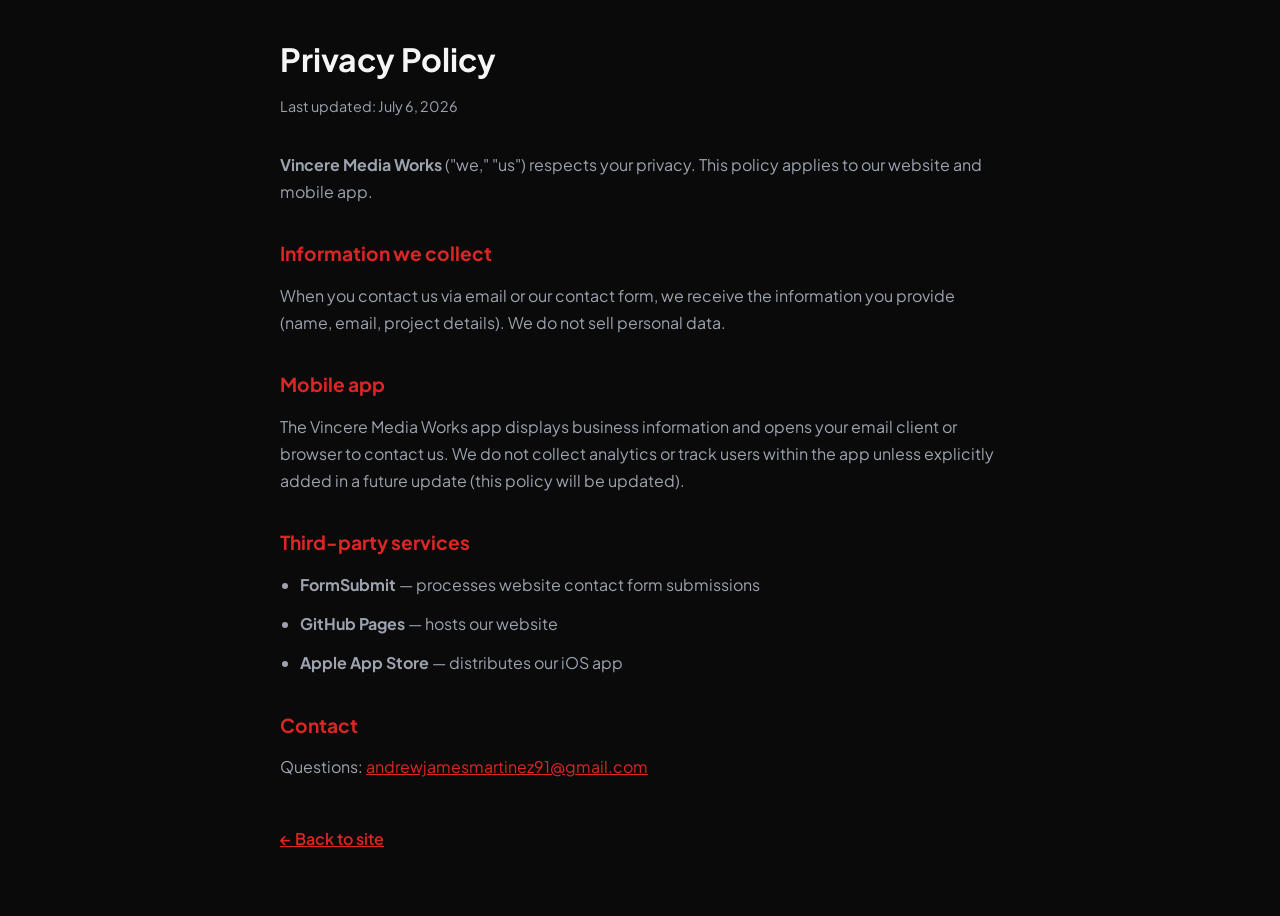
==== privacy.html @ e0bc3729 "Add privacy policy page for App Store requirement. Co-authored-by: Cursor <cursoragent@cursor.com>" ====
<!DOCTYPE html>
<html lang="en">
<head>
  <meta charset="UTF-8">
  <meta name="viewport" content="width=device-width, initial-scale=1.0">
  <title>Privacy Policy — Vincere Media Works</title>
  <link rel="icon" href="images/icon.png" type="image/png">
  <link rel="preconnect" href="https://fonts.googleapis.com">
  <link rel="preconnect" href="https://fonts.gstatic.com" crossorigin>
  <link href="https://fonts.googleapis.com/css2?family=Plus+Jakarta+Sans:wght@400;600;700&display=swap" rel="stylesheet">
  <style>
    :root { --bg: #0a0a0a; --text: #f5f5f5; --muted: #9ca3af; --red: #dc2626; }
    * { box-sizing: border-box; margin: 0; padding: 0; }
    body { font-family: 'Plus Jakarta Sans', system-ui, sans-serif; background: var(--bg); color: var(--text); line-height: 1.7; padding: 2rem 1.25rem 4rem; }
    .wrap { max-width: 720px; margin: 0 auto; }
    a { color: var(--red); }
    h1 { font-size: 2rem; margin-bottom: 0.5rem; }
    .updated { color: var(--muted); font-size: 0.9rem; margin-bottom: 2rem; }
    h2 { font-size: 1.2rem; margin: 2rem 0 0.75rem; color: var(--red); }
    p, li { color: var(--muted); margin-bottom: 0.75rem; }
    ul { padding-left: 1.25rem; margin-bottom: 1rem; }
    .back { display: inline-block; margin-top: 2rem; font-weight: 600; }
  </style>
</head>
<body>
  <div class="wrap">
    <h1>Privacy Policy</h1>
    <p class="updated">Last updated: July 6, 2026</p>
    <p><strong>Vincere Media Works</strong> ("we," "us") respects your privacy. This policy applies to our website and mobile app.</p>

    <h2>Information we collect</h2>
    <p>When you contact us via email or our contact form, we receive the information you provide (name, email, project details). We do not sell personal data.</p>

    <h2>Mobile app</h2>
    <p>The Vincere Media Works app displays business information and opens your email client or browser to contact us. We do not collect analytics or track users within the app unless explicitly added in a future update (this policy will be updated).</p>

    <h2>Third-party services</h2>
    <ul>
      <li><strong>FormSubmit</strong> — processes website contact form submissions</li>
      <li><strong>GitHub Pages</strong> — hosts our website</li>
      <li><strong>Apple App Store</strong> — distributes our iOS app</li>
    </ul>

    <h2>Contact</h2>
    <p>Questions: <a href="mailto:andrewjamesmartinez91@gmail.com">andrewjamesmartinez91@gmail.com</a></p>

    <a class="back" href="index.html">← Back to site</a>
  </div>
</body>
</html>
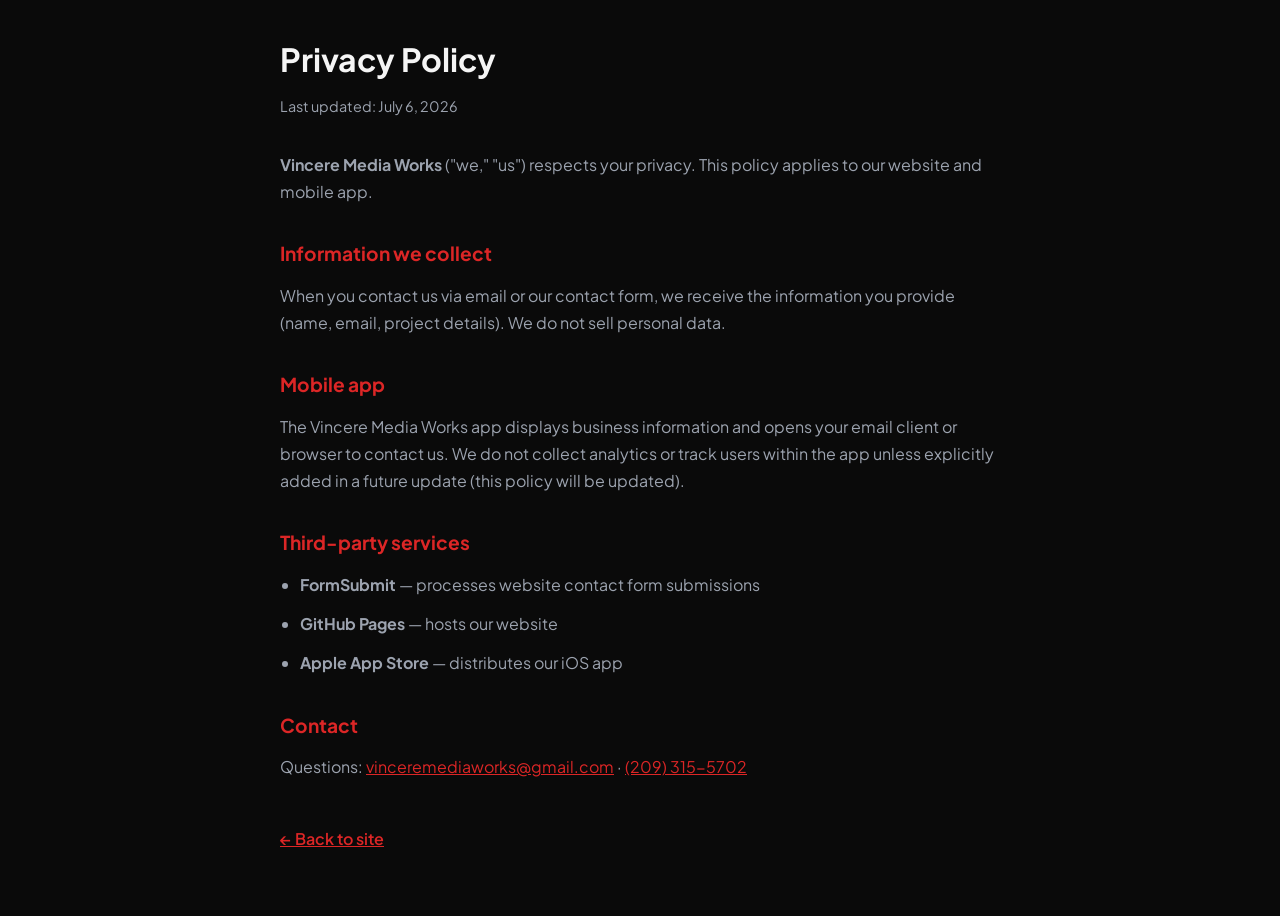
==== commit ae0efad4: "Add business phone and email across site contact points Update contact section, footer, FormSubmit, " ====
--- a/privacy.html
+++ b/privacy.html
@@ -42,7 +42,7 @@
     </ul>
 
     <h2>Contact</h2>
-    <p>Questions: <a href="mailto:andrewjamesmartinez91@gmail.com">andrewjamesmartinez91@gmail.com</a></p>
+    <p>Questions: <a href="mailto:vinceremediaworks@gmail.com">vinceremediaworks@gmail.com</a> · <a href="tel:+12093155702">(209) 315-5702</a></p>
 
     <a class="back" href="index.html">← Back to site</a>
   </div>
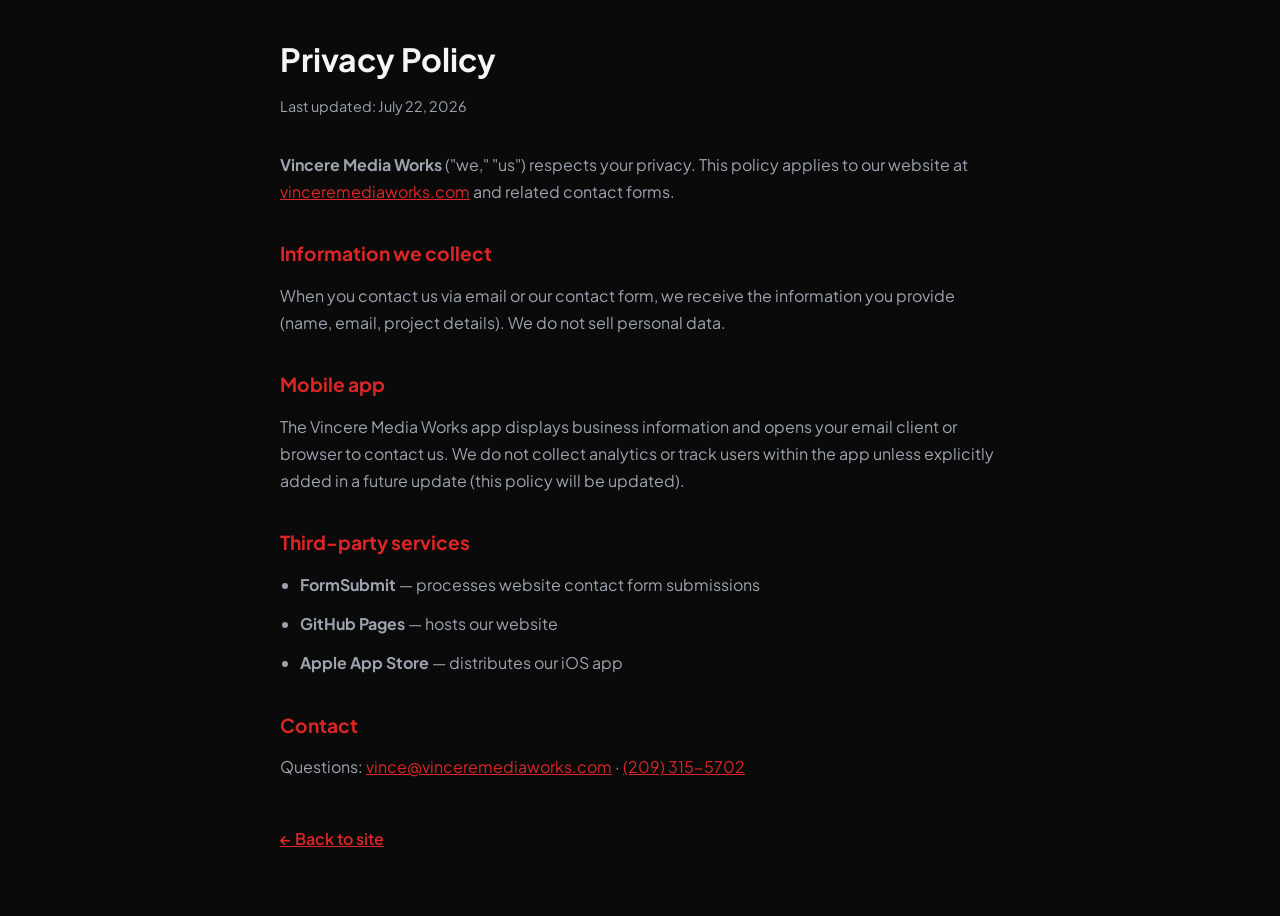
==== commit cb88a13a: "Ship CRO landing page for custom-domain launch readiness. Adds lead form, build + MRR pricing, local" ====
--- a/privacy.html
+++ b/privacy.html
@@ -25,8 +25,8 @@
 <body>
   <div class="wrap">
     <h1>Privacy Policy</h1>
-    <p class="updated">Last updated: July 6, 2026</p>
-    <p><strong>Vincere Media Works</strong> ("we," "us") respects your privacy. This policy applies to our website and mobile app.</p>
+    <p class="updated">Last updated: July 22, 2026</p>
+    <p><strong>Vincere Media Works</strong> ("we," "us") respects your privacy. This policy applies to our website at <a href="https://vinceremediaworks.com/">vinceremediaworks.com</a> and related contact forms.</p>
 
     <h2>Information we collect</h2>
     <p>When you contact us via email or our contact form, we receive the information you provide (name, email, project details). We do not sell personal data.</p>
@@ -42,7 +42,7 @@
     </ul>
 
     <h2>Contact</h2>
-    <p>Questions: <a href="mailto:vinceremediaworks@gmail.com">vinceremediaworks@gmail.com</a> · <a href="tel:+12093155702">(209) 315-5702</a></p>
+    <p>Questions: <a href="mailto:vince@vinceremediaworks.com">vince@vinceremediaworks.com</a> · <a href="tel:+12093155702">(209) 315-5702</a></p>
 
     <a class="back" href="index.html">← Back to site</a>
   </div>
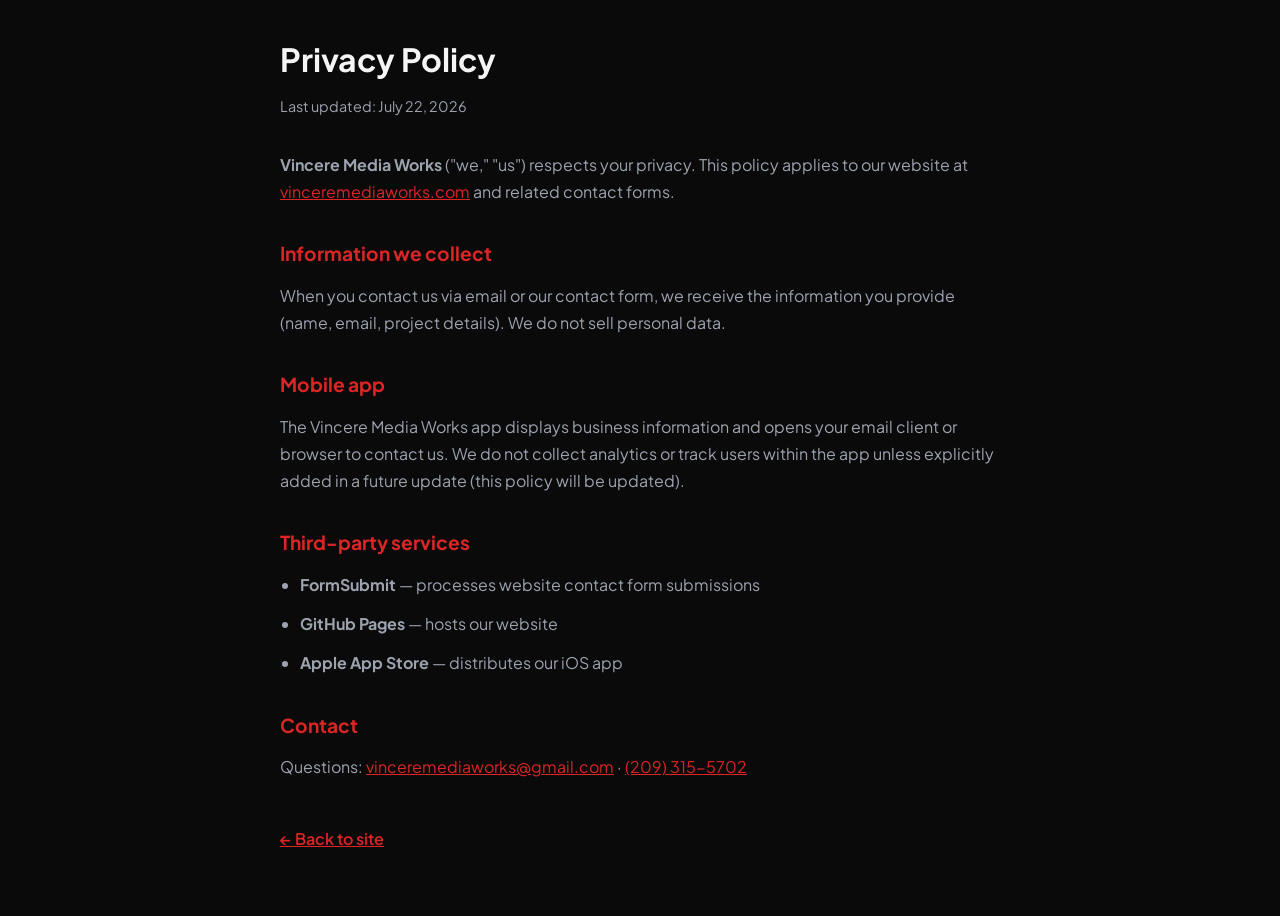
==== commit ffb020d6: "Use Gmail as the live contact inbox and GitHub Pages as the site URL. Removes premature custom-domai" ====
--- a/privacy.html
+++ b/privacy.html
@@ -42,7 +42,7 @@
     </ul>
 
     <h2>Contact</h2>
-    <p>Questions: <a href="mailto:vince@vinceremediaworks.com">vince@vinceremediaworks.com</a> · <a href="tel:+12093155702">(209) 315-5702</a></p>
+    <p>Questions: <a href="mailto:vinceremediaworks@gmail.com">vinceremediaworks@gmail.com</a> · <a href="tel:+12093155702">(209) 315-5702</a></p>
 
     <a class="back" href="index.html">← Back to site</a>
   </div>
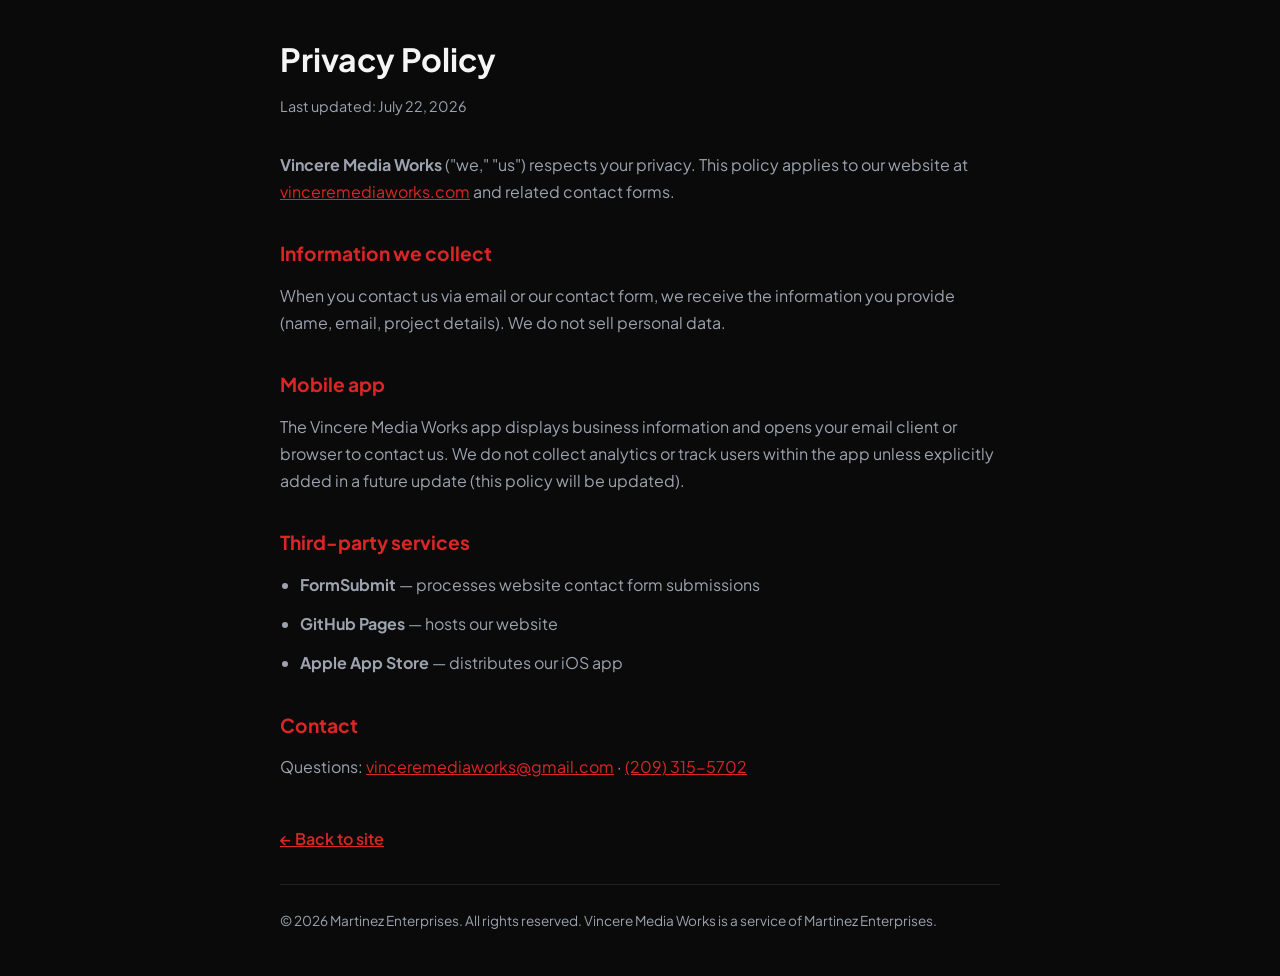
==== commit c281146b: "Add Martinez Enterprises copyright to every page footer. Clarify Vincere Media Works as a service of" ====
--- a/privacy.html
+++ b/privacy.html
@@ -11,8 +11,8 @@
   <style>
     :root { --bg: #0a0a0a; --text: #f5f5f5; --muted: #9ca3af; --red: #dc2626; }
     * { box-sizing: border-box; margin: 0; padding: 0; }
-    body { font-family: 'Plus Jakarta Sans', system-ui, sans-serif; background: var(--bg); color: var(--text); line-height: 1.7; padding: 2rem 1.25rem 4rem; }
-    .wrap { max-width: 720px; margin: 0 auto; }
+    body { font-family: 'Plus Jakarta Sans', system-ui, sans-serif; background: var(--bg); color: var(--text); line-height: 1.7; padding: 2rem 1.25rem 0; min-height: 100vh; display: flex; flex-direction: column; }
+    .wrap { max-width: 720px; margin: 0 auto; width: 100%; flex: 1; padding-bottom: 2rem; }
     a { color: var(--red); }
     h1 { font-size: 2rem; margin-bottom: 0.5rem; }
     .updated { color: var(--muted); font-size: 0.9rem; margin-bottom: 2rem; }
@@ -20,6 +20,7 @@
     p, li { color: var(--muted); margin-bottom: 0.75rem; }
     ul { padding-left: 1.25rem; margin-bottom: 1rem; }
     .back { display: inline-block; margin-top: 2rem; font-weight: 600; }
+    .legal-footer { max-width: 720px; margin: 0 auto; width: 100%; padding: 1.5rem 0 2rem; border-top: 1px solid #222; font-size: 0.85rem; color: var(--muted); }
   </style>
 </head>
 <body>
@@ -46,5 +47,8 @@
 
     <a class="back" href="index.html">← Back to site</a>
   </div>
+  <footer class="legal-footer" role="contentinfo">
+    <p>&copy; 2026 Martinez Enterprises. All rights reserved. Vincere Media Works is a service of Martinez Enterprises.</p>
+  </footer>
 </body>
 </html>
